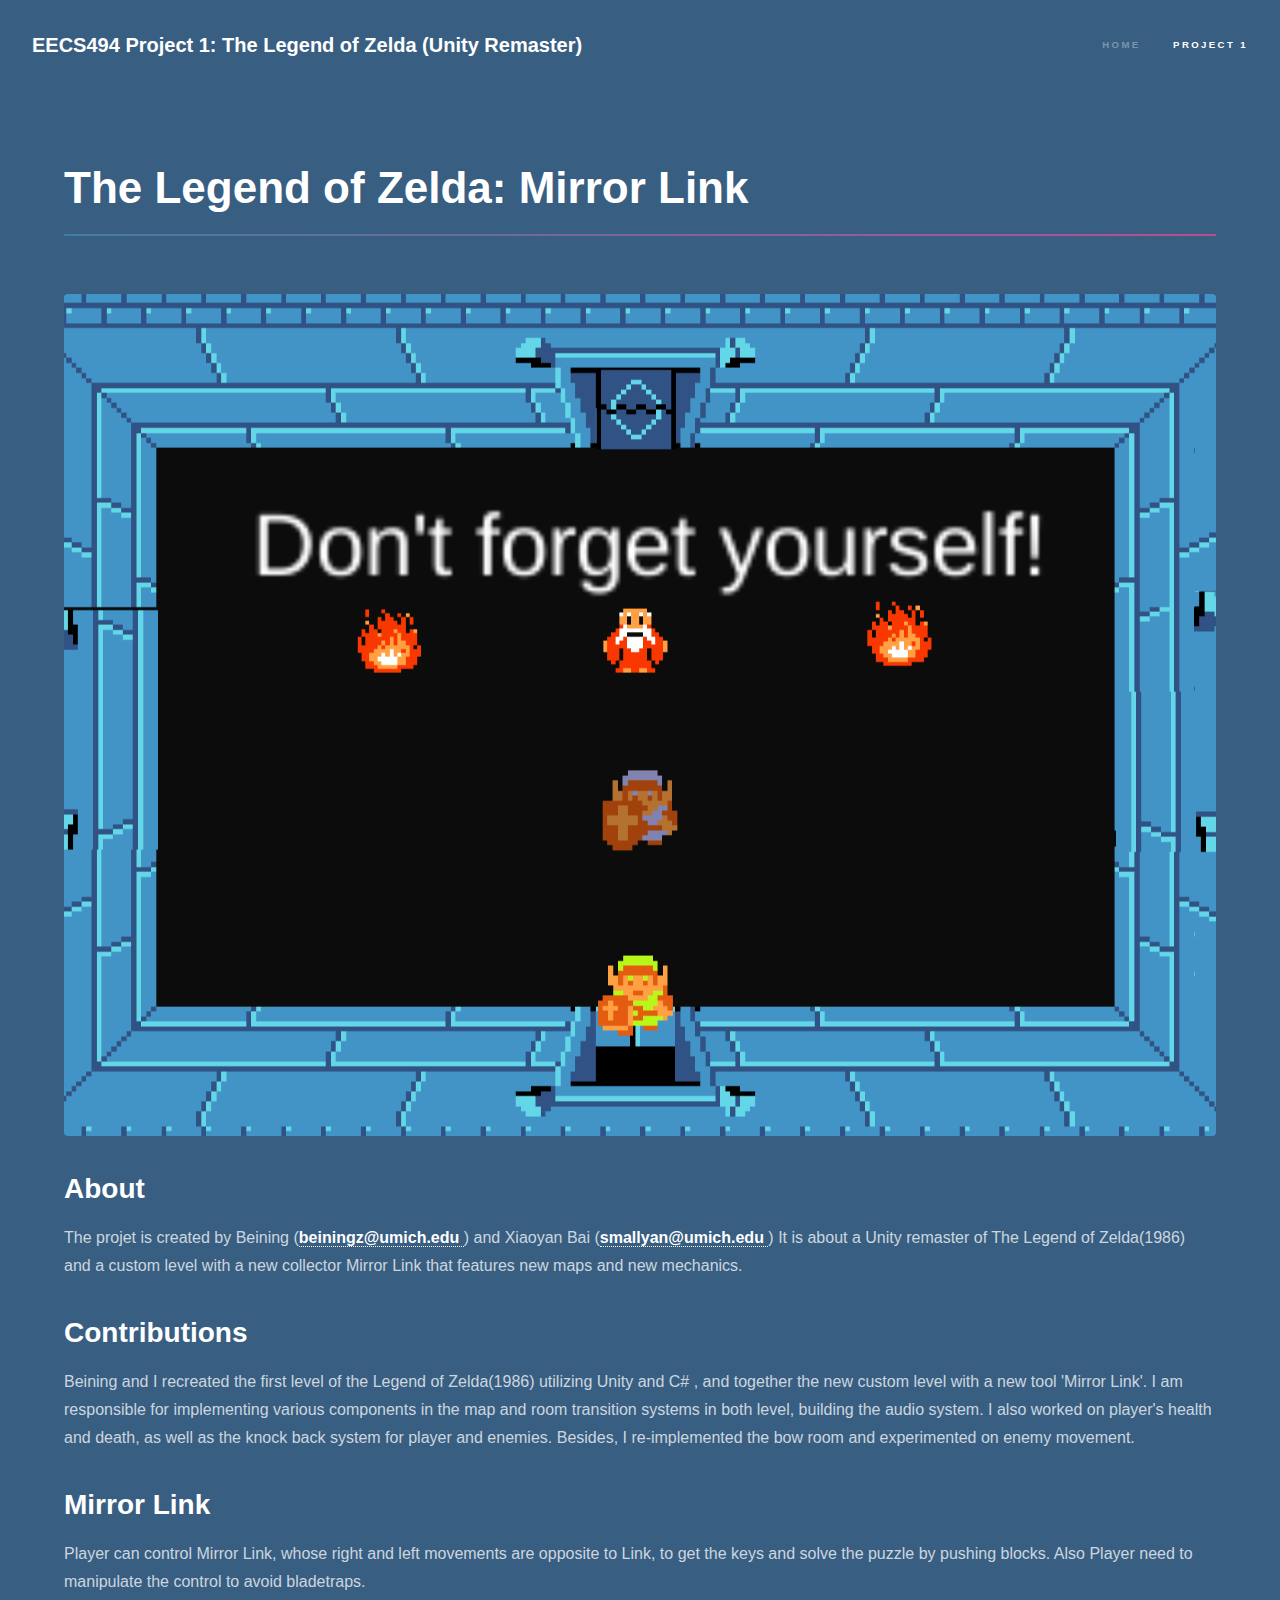
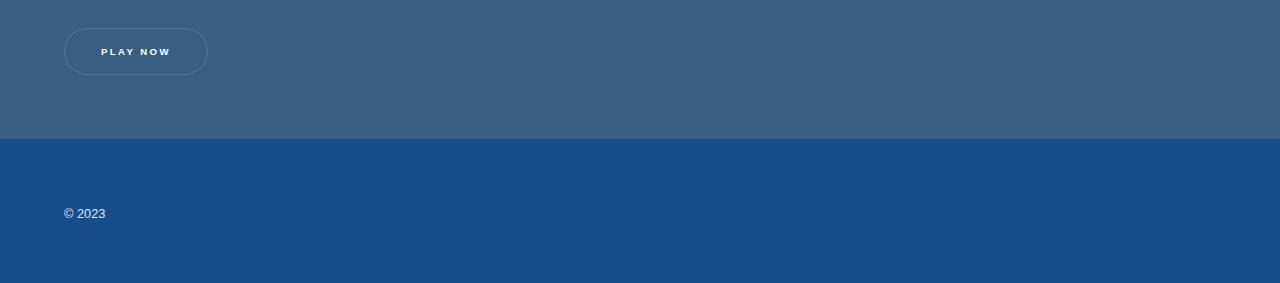
==== generic.html @ 5ac98251 "web" ====
<!DOCTYPE HTML>
<!--
	Hyperspace by HTML5 UP
	html5up.net | @ajlkn
	Free for personal and commercial use under the CCA 3.0 license (html5up.net/license)
-->
<html>
	<head>
		<title>Generic - Hyperspace by HTML5 UP</title>
		<meta charset="utf-8" />
		<meta name="viewport" content="width=device-width, initial-scale=1, user-scalable=no" />
		<link rel="stylesheet" href="assets/css/main.css" />
		<noscript><link rel="stylesheet" href="assets/css/noscript.css" /></noscript>
	</head>
	<body class="is-preload">

		<!-- Header -->
			<header id="header">
				<a href="index.html" class="title">EECS494 Project 1: The Legend of Zelda (Unity Remaster)</a>
				<nav>
					<ul>
						<li><a href="index.html">Home</a></li>
						<li><a href="generic.html" class="active">Project 1</a></li>
						<!--<li><a href="elements.html">Elements</a></li>-->
					</ul>
				</nav>
			</header>

		<!-- Wrapper -->
			<div id="wrapper">

				<!-- Main -->
					<section id="main" class="wrapper">
						<div class="inner">
							<h1 class="major">The Legend of Zelda: Mirror Link</h1>
							<span class="image fit"><img src="./images/Mirror.png" alt="" /></span>
							<h2> About </h2>
							<p>The projet is created by Beining
								(<a href="mailto:beiningz@umich.edu">beiningz@umich.edu </a>)
								 and Xiaoyan Bai (<a href="mailto:smallyan@umich.edu">smallyan@umich.edu </a>) 
								It is about a Unity remaster of The Legend of Zelda(1986) and a custom level
								with a new collector Mirror Link that features new maps and new mechanics.
							</p>
							<h2> Contributions </h2>
							<p>Beining
								 and I  recreated the first level of the Legend of Zelda(1986) utilizing Unity and C# 
								, and together the new custom level with a new tool 'Mirror Link'. 
								I am responsible for implementing various components in the map and room transition systems in both level, 
								building the audio system. I also worked on player's health and death, as well as the knock back system 
								for player and enemies. Besides, I re-implemented the bow room and experimented on enemy movement.
							</p>
							<h2> Mirror Link </h2>
							<p>Player can control Mirror Link, whose right and left movements are opposite to Link, to get the keys
							and solve the puzzle by pushing blocks. Also Player need to manipulate the control to avoid bladetraps.</p>
							<ul class="actions">
								<li><a href="https://elena-baixy.github.io/eecs494-p1-remaster/" class="button">Play Now</a></li>
							</ul>
						</div>
					</section>

			</div>

		<!-- Footer -->
			<footer id="footer" class="wrapper alt">
				<div class="inner">
					<ul class="menu">
						<li>&copy; 2023</li>
					</ul>
				</div>
			</footer>

		<!-- Scripts -->
			<script src="assets/js/jquery.min.js"></script>
			<script src="assets/js/jquery.scrollex.min.js"></script>
			<script src="assets/js/jquery.scrolly.min.js"></script>
			<script src="assets/js/browser.min.js"></script>
			<script src="assets/js/breakpoints.min.js"></script>
			<script src="assets/js/util.js"></script>
			<script src="assets/js/main.js"></script>

	</body>
</html>
---- assets/css/main.css ----
@import url(fontawesome-all.min.css);

/*
	Hyperspace by HTML5 UP
	html5up.net | @ajlkn
	Free for personal and commercial use under the CCA 3.0 license (html5up.net/license)
*/

html, body, div, span, applet, object,
iframe, h1, h2, h3, h4, h5, h6, p, blockquote,
pre, a, abbr, acronym, address, big, cite,
code, del, dfn, em, img, ins, kbd, q, s, samp,
small, strike, strong, sub, sup, tt, var, b,
u, i, center, dl, dt, dd, ol, ul, li, fieldset,
form, label, legend, table, caption, tbody,
tfoot, thead, tr, th, td, article, aside,
canvas, details, embed, figure, figcaption,
footer, header, hgroup, menu, nav, output, ruby,
section, summary, time, mark, audio, video {
	margin: 0;
	padding: 0;
	border: 0;
	font-size: 100%;
	font: inherit;
	vertical-align: baseline;}

article, aside, details, figcaption, figure,
footer, header, hgroup, menu, nav, section {
	display: block;}

body {
	line-height: 1;
}

ol, ul {
	list-style: none;
}

blockquote, q {
	quotes: none;
}

	blockquote:before, blockquote:after, q:before, q:after {
		content: '';
		content: none;
	}

table {
	border-collapse: collapse;
	border-spacing: 0;
}

body {
	-webkit-text-size-adjust: none;
}

mark {
	background-color: transparent;
	color: inherit;
}

input::-moz-focus-inner {
	border: 0;
	padding: 0;
}

input, select, textarea {
	-moz-appearance: none;
	-webkit-appearance: none;
	-ms-appearance: none;
	appearance: none;
}

/* Basic */

	@-ms-viewport {
		width: device-width;
	}

	body {
		-ms-overflow-style: scrollbar;
	}

	@media screen and (max-width: 480px) {

		html, body {
			min-width: 320px;
		}

	}

	html {
		box-sizing: border-box;
	}

	*, *:before, *:after {
		box-sizing: inherit;
	}

	body {
		background: #385e82;
	}

		body.is-preload *, body.is-preload *:before, body.is-preload *:after {
			-moz-animation: none !important;
			-webkit-animation: none !important;
			-ms-animation: none !important;
			animation: none !important;
			-moz-transition: none !important;
			-webkit-transition: none !important;
			-ms-transition: none !important;
			transition: none !important;
		}

/* Type */

	body, input, select, textarea {
		color: rgba(255, 255, 255, 0.75);
		font-family: Arial, Helvetica, sans-serif;
		font-size: 16.5pt;
		font-weight: normal;
		line-height: 1.75;
	}

		@media screen and (max-width: 1680px) {

			body, input, select, textarea {
				font-size: 13pt;
			}

		}

		@media screen and (max-width: 1280px) {

			body, input, select, textarea {
				font-size: 12pt;
			}

		}

		@media screen and (max-width: 360px) {

			body, input, select, textarea {
				font-size: 11pt;
			}

		}

	a {
		-moz-transition: color 0.2s ease, border-bottom-color 0.2s ease;
		-webkit-transition: color 0.2s ease, border-bottom-color 0.2s ease;
		-ms-transition: color 0.2s ease, border-bottom-color 0.2s ease;
		transition: color 0.2s ease, border-bottom-color 0.2s ease;
		border-bottom: dotted 1px rgb(251, 251, 252);
		color: #ffffff;
		font-weight: bold;
		text-decoration: none;
	}

		a:hover {
			border-bottom-color: transparent;
			color: #2b348b;
		}

	strong, b {
		color: #ffffff;
		font-weight: bold;
	}

	em, i {
		font-style: italic;
	}

	p {
		margin: 0 0 2em 0;
	}

	h1, h2, h3, h4, h5, h6 {
		color: #ffffff;
		font-weight: bold;
		line-height: 1.5;
		margin: 0 0 0.5em 0;
	}

		h1 a, h2 a, h3 a, h4 a, h5 a, h6 a {
			color: inherit;
			text-decoration: none;
		}

	h1 {
		font-size: 2.75em;
	}

		h1.major {
			margin: 0 0 1.3em 0;
			position: relative;
			padding-bottom: 0.35em;
		}

			h1.major:after {
				background-image: -moz-linear-gradient(to right, #427ca6, #b74e91);
				background-image: -webkit-linear-gradient(to right, #427ca6, #b74e91);
				background-image: -ms-linear-gradient(to right, #427ca6, #b74e91);
				background-image: linear-gradient(to right, #427ca6, #b74e91);
				-moz-transition: max-width 0.2s ease;
				-webkit-transition: max-width 0.2s ease;
				-ms-transition: max-width 0.2s ease;
				transition: max-width 0.2s ease;
				border-radius: 0.2em;
				bottom: 0;
				content: '';
				height: 0.05em;
				position: absolute;
				right: 0;
				width: 100%;
			}

	h2 {
		font-size: 1.75em;
	}

	h3 {
		font-size: 1.1em;
	}

	h4 {
		font-size: 1em;
	}

	h5 {
		font-size: 0.8em;
	}

	h6 {
		font-size: 0.6em;
	}

	@media screen and (max-width: 736px) {

		h1 {
			font-size: 2em;
		}

		h2 {
			font-size: 1.25em;
		}

		h3 {
			font-size: 1em;
		}

		h4 {
			font-size: 0.8em;
		}

		h5 {
			font-size: 0.6em;
		}

		h6 {
			font-size: 0.6em;
		}

	}

	sub {
		font-size: 0.8em;
		position: relative;
		top: 0.5em;
	}

	sup {
		font-size: 0.8em;
		position: relative;
		top: -0.5em;
	}

	blockquote {
		border-left: solid 4px rgba(255, 255, 255, 0.15);
		font-style: italic;
		margin: 0 0 2em 0;
		padding: 0.5em 0 0.5em 2em;
	}

	code {
		background: rgba(255, 255, 255, 0.05);
		border-radius: 0.25em;
		border: solid 1px rgba(255, 255, 255, 0.15);
		font-family: "Courier New", monospace;
		font-size: 0.9em;
		margin: 0 0.25em;
		padding: 0.25em 0.65em;
	}

	pre {
		-webkit-overflow-scrolling: touch;
		font-family: "Courier New", monospace;
		font-size: 0.9em;
		margin: 0 0 2em 0;
	}

		pre code {
			display: block;
			line-height: 1.75em;
			padding: 1em 1.5em;
			overflow-x: auto;
		}

	hr {
		border: 0;
		border-bottom: solid 1px rgba(255, 255, 255, 0.15);
		margin: 2em 0;
	}

		hr.major {
			margin: 3em 0;
		}

	.align-left {
		text-align: left;
	}

	.align-center {
		text-align: center;
	}

	.align-right {
		text-align: right;
	}

/* Row */

	.row {
		display: flex;
		flex-wrap: wrap;
		box-sizing: border-box;
		align-items: stretch;
	}

		.row > * {
			box-sizing: border-box;
		}

		.row.gtr-uniform > * > :last-child {
			margin-bottom: 0;
		}

		.row.aln-left {
			justify-content: flex-start;
		}

		.row.aln-center {
			justify-content: center;
		}

		.row.aln-right {
			justify-content: flex-end;
		}

		.row.aln-top {
			align-items: flex-start;
		}

		.row.aln-middle {
			align-items: center;
		}

		.row.aln-bottom {
			align-items: flex-end;
		}

		.row > .imp {
			order: -1;
		}

		.row > .col-1 {
			width: 8.33333%;
		}

		.row > .off-1 {
			margin-left: 8.33333%;
		}

		.row > .col-2 {
			width: 16.66667%;
		}

		.row > .off-2 {
			margin-left: 16.66667%;
		}

		.row > .col-3 {
			width: 25%;
		}

		.row > .off-3 {
			margin-left: 25%;
		}

		.row > .col-4 {
			width: 33.33333%;
		}

		.row > .off-4 {
			margin-left: 33.33333%;
		}

		.row > .col-5 {
			width: 41.66667%;
		}

		.row > .off-5 {
			margin-left: 41.66667%;
		}

		.row > .col-6 {
			width: 50%;
		}

		.row > .off-6 {
			margin-left: 50%;
		}

		.row > .col-7 {
			width: 58.33333%;
		}

		.row > .off-7 {
			margin-left: 58.33333%;
		}

		.row > .col-8 {
			width: 66.66667%;
		}

		.row > .off-8 {
			margin-left: 66.66667%;
		}

		.row > .col-9 {
			width: 75%;
		}

		.row > .off-9 {
			margin-left: 75%;
		}

		.row > .col-10 {
			width: 83.33333%;
		}

		.row > .off-10 {
			margin-left: 83.33333%;
		}

		.row > .col-11 {
			width: 91.66667%;
		}

		.row > .off-11 {
			margin-left: 91.66667%;
		}

		.row > .col-12 {
			width: 100%;
		}

		.row > .off-12 {
			margin-left: 100%;
		}

		.row.gtr-0 {
			margin-top: 0;
			margin-left: 0em;
		}

			.row.gtr-0 > * {
				padding: 0 0 0 0em;
			}

			.row.gtr-0.gtr-uniform {
				margin-top: 0em;
			}

				.row.gtr-0.gtr-uniform > * {
					padding-top: 0em;
				}

		.row.gtr-25 {
			margin-top: 0;
			margin-left: -0.375em;
		}

			.row.gtr-25 > * {
				padding: 0 0 0 0.375em;
			}

			.row.gtr-25.gtr-uniform {
				margin-top: -0.375em;
			}

				.row.gtr-25.gtr-uniform > * {
					padding-top: 0.375em;
				}

		.row.gtr-50 {
			margin-top: 0;
			margin-left: -0.75em;
		}

			.row.gtr-50 > * {
				padding: 0 0 0 0.75em;
			}

			.row.gtr-50.gtr-uniform {
				margin-top: -0.75em;
			}

				.row.gtr-50.gtr-uniform > * {
					padding-top: 0.75em;
				}

		.row {
			margin-top: 0;
			margin-left: -1.5em;
		}

			.row > * {
				padding: 0 0 0 1.5em;
			}

			.row.gtr-uniform {
				margin-top: -1.5em;
			}

				.row.gtr-uniform > * {
					padding-top: 1.5em;
				}

		.row.gtr-150 {
			margin-top: 0;
			margin-left: -2.25em;
		}

			.row.gtr-150 > * {
				padding: 0 0 0 2.25em;
			}

			.row.gtr-150.gtr-uniform {
				margin-top: -2.25em;
			}

				.row.gtr-150.gtr-uniform > * {
					padding-top: 2.25em;
				}

		.row.gtr-200 {
			margin-top: 0;
			margin-left: -3em;
		}

			.row.gtr-200 > * {
				padding: 0 0 0 3em;
			}

			.row.gtr-200.gtr-uniform {
				margin-top: -3em;
			}

				.row.gtr-200.gtr-uniform > * {
					padding-top: 3em;
				}

		@media screen and (max-width: 1680px) {

			.row {
				display: flex;
				flex-wrap: wrap;
				box-sizing: border-box;
				align-items: stretch;
			}

				.row > * {
					box-sizing: border-box;
				}

				.row.gtr-uniform > * > :last-child {
					margin-bottom: 0;
				}

				.row.aln-left {
					justify-content: flex-start;
				}

				.row.aln-center {
					justify-content: center;
				}

				.row.aln-right {
					justify-content: flex-end;
				}

				.row.aln-top {
					align-items: flex-start;
				}

				.row.aln-middle {
					align-items: center;
				}

				.row.aln-bottom {
					align-items: flex-end;
				}

				.row > .imp-xlarge {
					order: -1;
				}

				.row > .col-1-xlarge {
					width: 8.33333%;
				}

				.row > .off-1-xlarge {
					margin-left: 8.33333%;
				}

				.row > .col-2-xlarge {
					width: 16.66667%;
				}

				.row > .off-2-xlarge {
					margin-left: 16.66667%;
				}

				.row > .col-3-xlarge {
					width: 25%;
				}

				.row > .off-3-xlarge {
					margin-left: 25%;
				}

				.row > .col-4-xlarge {
					width: 33.33333%;
				}

				.row > .off-4-xlarge {
					margin-left: 33.33333%;
				}

				.row > .col-5-xlarge {
					width: 41.66667%;
				}

				.row > .off-5-xlarge {
					margin-left: 41.66667%;
				}

				.row > .col-6-xlarge {
					width: 50%;
				}

				.row > .off-6-xlarge {
					margin-left: 50%;
				}

				.row > .col-7-xlarge {
					width: 58.33333%;
				}

				.row > .off-7-xlarge {
					margin-left: 58.33333%;
				}

				.row > .col-8-xlarge {
					width: 66.66667%;
				}

				.row > .off-8-xlarge {
					margin-left: 66.66667%;
				}

				.row > .col-9-xlarge {
					width: 75%;
				}

				.row > .off-9-xlarge {
					margin-left: 75%;
				}

				.row > .col-10-xlarge {
					width: 83.33333%;
				}

				.row > .off-10-xlarge {
					margin-left: 83.33333%;
				}

				.row > .col-11-xlarge {
					width: 91.66667%;
				}

				.row > .off-11-xlarge {
					margin-left: 91.66667%;
				}

				.row > .col-12-xlarge {
					width: 100%;
				}

				.row > .off-12-xlarge {
					margin-left: 100%;
				}

				.row.gtr-0 {
					margin-top: 0;
					margin-left: 0em;
				}

					.row.gtr-0 > * {
						padding: 0 0 0 0em;
					}

					.row.gtr-0.gtr-uniform {
						margin-top: 0em;
					}

						.row.gtr-0.gtr-uniform > * {
							padding-top: 0em;
						}

				.row.gtr-25 {
					margin-top: 0;
					margin-left: -0.375em;
				}

					.row.gtr-25 > * {
						padding: 0 0 0 0.375em;
					}

					.row.gtr-25.gtr-uniform {
						margin-top: -0.375em;
					}

						.row.gtr-25.gtr-uniform > * {
							padding-top: 0.375em;
						}

				.row.gtr-50 {
					margin-top: 0;
					margin-left: -0.75em;
				}

					.row.gtr-50 > * {
						padding: 0 0 0 0.75em;
					}

					.row.gtr-50.gtr-uniform {
						margin-top: -0.75em;
					}

						.row.gtr-50.gtr-uniform > * {
							padding-top: 0.75em;
						}

				.row {
					margin-top: 0;
					margin-left: -1.5em;
				}

					.row > * {
						padding: 0 0 0 1.5em;
					}

					.row.gtr-uniform {
						margin-top: -1.5em;
					}

						.row.gtr-uniform > * {
							padding-top: 1.5em;
						}

				.row.gtr-150 {
					margin-top: 0;
					margin-left: -2.25em;
				}

					.row.gtr-150 > * {
						padding: 0 0 0 2.25em;
					}

					.row.gtr-150.gtr-uniform {
						margin-top: -2.25em;
					}

						.row.gtr-150.gtr-uniform > * {
							padding-top: 2.25em;
						}

				.row.gtr-200 {
					margin-top: 0;
					margin-left: -3em;
				}

					.row.gtr-200 > * {
						padding: 0 0 0 3em;
					}

					.row.gtr-200.gtr-uniform {
						margin-top: -3em;
					}

						.row.gtr-200.gtr-uniform > * {
							padding-top: 3em;
						}

		}

		@media screen and (max-width: 1280px) {

			.row {
				display: flex;
				flex-wrap: wrap;
				box-sizing: border-box;
				align-items: stretch;
			}

				.row > * {
					box-sizing: border-box;
				}

				.row.gtr-uniform > * > :last-child {
					margin-bottom: 0;
				}

				.row.aln-left {
					justify-content: flex-start;
				}

				.row.aln-center {
					justify-content: center;
				}

				.row.aln-right {
					justify-content: flex-end;
				}

				.row.aln-top {
					align-items: flex-start;
				}

				.row.aln-middle {
					align-items: center;
				}

				.row.aln-bottom {
					align-items: flex-end;
				}

				.row > .imp-large {
					order: -1;
				}

				.row > .col-1-large {
					width: 8.33333%;
				}

				.row > .off-1-large {
					margin-left: 8.33333%;
				}

				.row > .col-2-large {
					width: 16.66667%;
				}

				.row > .off-2-large {
					margin-left: 16.66667%;
				}

				.row > .col-3-large {
					width: 25%;
				}

				.row > .off-3-large {
					margin-left: 25%;
				}

				.row > .col-4-large {
					width: 33.33333%;
				}

				.row > .off-4-large {
					margin-left: 33.33333%;
				}

				.row > .col-5-large {
					width: 41.66667%;
				}

				.row > .off-5-large {
					margin-left: 41.66667%;
				}

				.row > .col-6-large {
					width: 50%;
				}

				.row > .off-6-large {
					margin-left: 50%;
				}

				.row > .col-7-large {
					width: 58.33333%;
				}

				.row > .off-7-large {
					margin-left: 58.33333%;
				}

				.row > .col-8-large {
					width: 66.66667%;
				}

				.row > .off-8-large {
					margin-left: 66.66667%;
				}

				.row > .col-9-large {
					width: 75%;
				}

				.row > .off-9-large {
					margin-left: 75%;
				}

				.row > .col-10-large {
					width: 83.33333%;
				}

				.row > .off-10-large {
					margin-left: 83.33333%;
				}

				.row > .col-11-large {
					width: 91.66667%;
				}

				.row > .off-11-large {
					margin-left: 91.66667%;
				}

				.row > .col-12-large {
					width: 100%;
				}

				.row > .off-12-large {
					margin-left: 100%;
				}

				.row.gtr-0 {
					margin-top: 0;
					margin-left: 0em;
				}

					.row.gtr-0 > * {
						padding: 0 0 0 0em;
					}

					.row.gtr-0.gtr-uniform {
						margin-top: 0em;
					}

						.row.gtr-0.gtr-uniform > * {
							padding-top: 0em;
						}

				.row.gtr-25 {
					margin-top: 0;
					margin-left: -0.375em;
				}

					.row.gtr-25 > * {
						padding: 0 0 0 0.375em;
					}

					.row.gtr-25.gtr-uniform {
						margin-top: -0.375em;
					}

						.row.gtr-25.gtr-uniform > * {
							padding-top: 0.375em;
						}

				.row.gtr-50 {
					margin-top: 0;
					margin-left: -0.75em;
				}

					.row.gtr-50 > * {
						padding: 0 0 0 0.75em;
					}

					.row.gtr-50.gtr-uniform {
						margin-top: -0.75em;
					}

						.row.gtr-50.gtr-uniform > * {
							padding-top: 0.75em;
						}

				.row {
					margin-top: 0;
					margin-left: -1.5em;
				}

					.row > * {
						padding: 0 0 0 1.5em;
					}

					.row.gtr-uniform {
						margin-top: -1.5em;
					}

						.row.gtr-uniform > * {
							padding-top: 1.5em;
						}

				.row.gtr-150 {
					margin-top: 0;
					margin-left: -2.25em;
				}

					.row.gtr-150 > * {
						padding: 0 0 0 2.25em;
					}

					.row.gtr-150.gtr-uniform {
						margin-top: -2.25em;
					}

						.row.gtr-150.gtr-uniform > * {
							padding-top: 2.25em;
						}

				.row.gtr-200 {
					margin-top: 0;
					margin-left: -3em;
				}

					.row.gtr-200 > * {
						padding: 0 0 0 3em;
					}

					.row.gtr-200.gtr-uniform {
						margin-top: -3em;
					}

						.row.gtr-200.gtr-uniform > * {
							padding-top: 3em;
						}

		}

		@media screen and (max-width: 980px) {

			.row {
				display: flex;
				flex-wrap: wrap;
				box-sizing: border-box;
				align-items: stretch;
			}

				.row > * {
					box-sizing: border-box;
				}

				.row.gtr-uniform > * > :last-child {
					margin-bottom: 0;
				}

				.row.aln-left {
					justify-content: flex-start;
				}

				.row.aln-center {
					justify-content: center;
				}

				.row.aln-right {
					justify-content: flex-end;
				}

				.row.aln-top {
					align-items: flex-start;
				}

				.row.aln-middle {
					align-items: center;
				}

				.row.aln-bottom {
					align-items: flex-end;
				}

				.row > .imp-medium {
					order: -1;
				}

				.row > .col-1-medium {
					width: 8.33333%;
				}

				.row > .off-1-medium {
					margin-left: 8.33333%;
				}

				.row > .col-2-medium {
					width: 16.66667%;
				}

				.row > .off-2-medium {
					margin-left: 16.66667%;
				}

				.row > .col-3-medium {
					width: 25%;
				}

				.row > .off-3-medium {
					margin-left: 25%;
				}

				.row > .col-4-medium {
					width: 33.33333%;
				}

				.row > .off-4-medium {
					margin-left: 33.33333%;
				}

				.row > .col-5-medium {
					width: 41.66667%;
				}

				.row > .off-5-medium {
					margin-left: 41.66667%;
				}

				.row > .col-6-medium {
					width: 50%;
				}

				.row > .off-6-medium {
					margin-left: 50%;
				}

				.row > .col-7-medium {
					width: 58.33333%;
				}

				.row > .off-7-medium {
					margin-left: 58.33333%;
				}

				.row > .col-8-medium {
					width: 66.66667%;
				}

				.row > .off-8-medium {
					margin-left: 66.66667%;
				}

				.row > .col-9-medium {
					width: 75%;
				}

				.row > .off-9-medium {
					margin-left: 75%;
				}

				.row > .col-10-medium {
					width: 83.33333%;
				}

				.row > .off-10-medium {
					margin-left: 83.33333%;
				}

				.row > .col-11-medium {
					width: 91.66667%;
				}

				.row > .off-11-medium {
					margin-left: 91.66667%;
				}

				.row > .col-12-medium {
					width: 100%;
				}

				.row > .off-12-medium {
					margin-left: 100%;
				}

				.row.gtr-0 {
					margin-top: 0;
					margin-left: 0em;
				}

					.row.gtr-0 > * {
						padding: 0 0 0 0em;
					}

					.row.gtr-0.gtr-uniform {
						margin-top: 0em;
					}

						.row.gtr-0.gtr-uniform > * {
							padding-top: 0em;
						}

				.row.gtr-25 {
					margin-top: 0;
					margin-left: -0.375em;
				}

					.row.gtr-25 > * {
						padding: 0 0 0 0.375em;
					}

					.row.gtr-25.gtr-uniform {
						margin-top: -0.375em;
					}

						.row.gtr-25.gtr-uniform > * {
							padding-top: 0.375em;
						}

				.row.gtr-50 {
					margin-top: 0;
					margin-left: -0.75em;
				}

					.row.gtr-50 > * {
						padding: 0 0 0 0.75em;
					}

					.row.gtr-50.gtr-uniform {
						margin-top: -0.75em;
					}

						.row.gtr-50.gtr-uniform > * {
							padding-top: 0.75em;
						}

				.row {
					margin-top: 0;
					margin-left: -1.5em;
				}

					.row > * {
						padding: 0 0 0 1.5em;
					}

					.row.gtr-uniform {
						margin-top: -1.5em;
					}

						.row.gtr-uniform > * {
							padding-top: 1.5em;
						}

				.row.gtr-150 {
					margin-top: 0;
					margin-left: -2.25em;
				}

					.row.gtr-150 > * {
						padding: 0 0 0 2.25em;
					}

					.row.gtr-150.gtr-uniform {
						margin-top: -2.25em;
					}

						.row.gtr-150.gtr-uniform > * {
							padding-top: 2.25em;
						}

				.row.gtr-200 {
					margin-top: 0;
					margin-left: -3em;
				}

					.row.gtr-200 > * {
						padding: 0 0 0 3em;
					}

					.row.gtr-200.gtr-uniform {
						margin-top: -3em;
					}

						.row.gtr-200.gtr-uniform > * {
							padding-top: 3em;
						}

		}

		@media screen and (max-width: 736px) {

			.row {
				display: flex;
				flex-wrap: wrap;
				box-sizing: border-box;
				align-items: stretch;
			}

				.row > * {
					box-sizing: border-box;
				}

				.row.gtr-uniform > * > :last-child {
					margin-bottom: 0;
				}

				.row.aln-left {
					justify-content: flex-start;
				}

				.row.aln-center {
					justify-content: center;
				}

				.row.aln-right {
					justify-content: flex-end;
				}

				.row.aln-top {
					align-items: flex-start;
				}

				.row.aln-middle {
					align-items: center;
				}

				.row.aln-bottom {
					align-items: flex-end;
				}

				.row > .imp-small {
					order: -1;
				}

				.row > .col-1-small {
					width: 8.33333%;
				}

				.row > .off-1-small {
					margin-left: 8.33333%;
				}

				.row > .col-2-small {
					width: 16.66667%;
				}

				.row > .off-2-small {
					margin-left: 16.66667%;
				}

				.row > .col-3-small {
					width: 25%;
				}

				.row > .off-3-small {
					margin-left: 25%;
				}

				.row > .col-4-small {
					width: 33.33333%;
				}

				.row > .off-4-small {
					margin-left: 33.33333%;
				}

				.row > .col-5-small {
					width: 41.66667%;
				}

				.row > .off-5-small {
					margin-left: 41.66667%;
				}

				.row > .col-6-small {
					width: 50%;
				}

				.row > .off-6-small {
					margin-left: 50%;
				}

				.row > .col-7-small {
					width: 58.33333%;
				}

				.row > .off-7-small {
					margin-left: 58.33333%;
				}

				.row > .col-8-small {
					width: 66.66667%;
				}

				.row > .off-8-small {
					margin-left: 66.66667%;
				}

				.row > .col-9-small {
					width: 75%;
				}

				.row > .off-9-small {
					margin-left: 75%;
				}

				.row > .col-10-small {
					width: 83.33333%;
				}

				.row > .off-10-small {
					margin-left: 83.33333%;
				}

				.row > .col-11-small {
					width: 91.66667%;
				}

				.row > .off-11-small {
					margin-left: 91.66667%;
				}

				.row > .col-12-small {
					width: 100%;
				}

				.row > .off-12-small {
					margin-left: 100%;
				}

				.row.gtr-0 {
					margin-top: 0;
					margin-left: 0em;
				}

					.row.gtr-0 > * {
						padding: 0 0 0 0em;
					}

					.row.gtr-0.gtr-uniform {
						margin-top: 0em;
					}

						.row.gtr-0.gtr-uniform > * {
							padding-top: 0em;
						}

				.row.gtr-25 {
					margin-top: 0;
					margin-left: -0.375em;
				}

					.row.gtr-25 > * {
						padding: 0 0 0 0.375em;
					}

					.row.gtr-25.gtr-uniform {
						margin-top: -0.375em;
					}

						.row.gtr-25.gtr-uniform > * {
							padding-top: 0.375em;
						}

				.row.gtr-50 {
					margin-top: 0;
					margin-left: -0.75em;
				}

					.row.gtr-50 > * {
						padding: 0 0 0 0.75em;
					}

					.row.gtr-50.gtr-uniform {
						margin-top: -0.75em;
					}

						.row.gtr-50.gtr-uniform > * {
							padding-top: 0.75em;
						}

				.row {
					margin-top: 0;
					margin-left: -1.5em;
				}

					.row > * {
						padding: 0 0 0 1.5em;
					}

					.row.gtr-uniform {
						margin-top: -1.5em;
					}

						.row.gtr-uniform > * {
							padding-top: 1.5em;
						}

				.row.gtr-150 {
					margin-top: 0;
					margin-left: -2.25em;
				}

					.row.gtr-150 > * {
						padding: 0 0 0 2.25em;
					}

					.row.gtr-150.gtr-uniform {
						margin-top: -2.25em;
					}

						.row.gtr-150.gtr-uniform > * {
							padding-top: 2.25em;
						}

				.row.gtr-200 {
					margin-top: 0;
					margin-left: -3em;
				}

					.row.gtr-200 > * {
						padding: 0 0 0 3em;
					}

					.row.gtr-200.gtr-uniform {
						margin-top: -3em;
					}

						.row.gtr-200.gtr-uniform > * {
							padding-top: 3em;
						}

		}

		@media screen and (max-width: 480px) {

			.row {
				display: flex;
				flex-wrap: wrap;
				box-sizing: border-box;
				align-items: stretch;
			}

				.row > * {
					box-sizing: border-box;
				}

				.row.gtr-uniform > * > :last-child {
					margin-bottom: 0;
				}

				.row.aln-left {
					justify-content: flex-start;
				}

				.row.aln-center {
					justify-content: center;
				}

				.row.aln-right {
					justify-content: flex-end;
				}

				.row.aln-top {
					align-items: flex-start;
				}

				.row.aln-middle {
					align-items: center;
				}

				.row.aln-bottom {
					align-items: flex-end;
				}

				.row > .imp-xsmall {
					order: -1;
				}

				.row > .col-1-xsmall {
					width: 8.33333%;
				}

				.row > .off-1-xsmall {
					margin-left: 8.33333%;
				}

				.row > .col-2-xsmall {
					width: 16.66667%;
				}

				.row > .off-2-xsmall {
					margin-left: 16.66667%;
				}

				.row > .col-3-xsmall {
					width: 25%;
				}

				.row > .off-3-xsmall {
					margin-left: 25%;
				}

				.row > .col-4-xsmall {
					width: 33.33333%;
				}

				.row > .off-4-xsmall {
					margin-left: 33.33333%;
				}

				.row > .col-5-xsmall {
					width: 41.66667%;
				}

				.row > .off-5-xsmall {
					margin-left: 41.66667%;
				}

				.row > .col-6-xsmall {
					width: 50%;
				}

				.row > .off-6-xsmall {
					margin-left: 50%;
				}

				.row > .col-7-xsmall {
					width: 58.33333%;
				}

				.row > .off-7-xsmall {
					margin-left: 58.33333%;
				}

				.row > .col-8-xsmall {
					width: 66.66667%;
				}

				.row > .off-8-xsmall {
					margin-left: 66.66667%;
				}

				.row > .col-9-xsmall {
					width: 75%;
				}

				.row > .off-9-xsmall {
					margin-left: 75%;
				}

				.row > .col-10-xsmall {
					width: 83.33333%;
				}

				.row > .off-10-xsmall {
					margin-left: 83.33333%;
				}

				.row > .col-11-xsmall {
					width: 91.66667%;
				}

				.row > .off-11-xsmall {
					margin-left: 91.66667%;
				}

				.row > .col-12-xsmall {
					width: 100%;
				}

				.row > .off-12-xsmall {
					margin-left: 100%;
				}

				.row.gtr-0 {
					margin-top: 0;
					margin-left: 0em;
				}

					.row.gtr-0 > * {
						padding: 0 0 0 0em;
					}

					.row.gtr-0.gtr-uniform {
						margin-top: 0em;
					}

						.row.gtr-0.gtr-uniform > * {
							padding-top: 0em;
						}

				.row.gtr-25 {
					margin-top: 0;
					margin-left: -0.375em;
				}

					.row.gtr-25 > * {
						padding: 0 0 0 0.375em;
					}

					.row.gtr-25.gtr-uniform {
						margin-top: -0.375em;
					}

						.row.gtr-25.gtr-uniform > * {
							padding-top: 0.375em;
						}

				.row.gtr-50 {
					margin-top: 0;
					margin-left: -0.75em;
				}

					.row.gtr-50 > * {
						padding: 0 0 0 0.75em;
					}

					.row.gtr-50.gtr-uniform {
						margin-top: -0.75em;
					}

						.row.gtr-50.gtr-uniform > * {
							padding-top: 0.75em;
						}

				.row {
					margin-top: 0;
					margin-left: -1.5em;
				}

					.row > * {
						padding: 0 0 0 1.5em;
					}

					.row.gtr-uniform {
						margin-top: -1.5em;
					}

						.row.gtr-uniform > * {
							padding-top: 1.5em;
						}

				.row.gtr-150 {
					margin-top: 0;
					margin-left: -2.25em;
				}

					.row.gtr-150 > * {
						padding: 0 0 0 2.25em;
					}

					.row.gtr-150.gtr-uniform {
						margin-top: -2.25em;
					}

						.row.gtr-150.gtr-uniform > * {
							padding-top: 2.25em;
						}

				.row.gtr-200 {
					margin-top: 0;
					margin-left: -3em;
				}

					.row.gtr-200 > * {
						padding: 0 0 0 3em;
					}

					.row.gtr-200.gtr-uniform {
						margin-top: -3em;
					}

						.row.gtr-200.gtr-uniform > * {
							padding-top: 3em;
						}

		}

/* Box */

	.box {
		border-radius: 0.25em;
		border: solid 1px rgba(255, 255, 255, 0.15);
		margin-bottom: 2em;
		padding: 1.5em;
	}

		.box > :last-child,
		.box > :last-child > :last-child,
		.box > :last-child > :last-child > :last-child {
			margin-bottom: 0;
		}

		.box.alt {
			border: 0;
			border-radius: 0;
			padding: 0;
		}

/* Button */

	input[type="submit"],
	input[type="reset"],
	input[type="button"],
	button,
	.button {
		-moz-appearance: none;
		-webkit-appearance: none;
		-ms-appearance: none;
		appearance: none;
		-moz-transition: border-color 0.2s ease;
		-webkit-transition: border-color 0.2s ease;
		-ms-transition: border-color 0.2s ease;
		transition: border-color 0.2s ease;
		background-color: transparent;
		border: solid 1px !important;
		border-color: rgba(255, 255, 255, 0.15) !important;
		border-radius: 3em;
		color: #ffffff !important;
		cursor: pointer;
		display: inline-block;
		font-size: 0.6em;
		font-weight: bold;
		height: calc(4.75em + 2px);
		letter-spacing: 0.25em;
		line-height: 4.75em;
		outline: 0;
		padding: 0 3.75em;
		position: relative;
		text-align: center;
		text-decoration: none;
		text-transform: uppercase;
		white-space: nowrap;
	}

		input[type="submit"]:after,
		input[type="reset"]:after,
		input[type="button"]:after,
		button:after,
		.button:after {
			-moz-transform: scale(0.25);
			-webkit-transform: scale(0.25);
			-ms-transform: scale(0.25);
			transform: scale(0.25);
			pointer-events: none;
			-moz-transition: opacity 0.2s ease, -moz-transform 0.2s ease;
			-webkit-transition: opacity 0.2s ease, -webkit-transform 0.2s ease;
			-ms-transition: opacity 0.2s ease, -ms-transform 0.2s ease;
			transition: opacity 0.2s ease, transform 0.2s ease;
			background: #ffffff;
			border-radius: 3em;
			content: '';
			height: 100%;
			left: 0;
			opacity: 0;
			position: absolute;
			top: 0;
			width: 100%;
		}

		input[type="submit"].icon:before,
		input[type="reset"].icon:before,
		input[type="button"].icon:before,
		button.icon:before,
		.button.icon:before {
			margin-right: 0.75em;
		}

		input[type="submit"].fit,
		input[type="reset"].fit,
		input[type="button"].fit,
		button.fit,
		.button.fit {
			width: 100%;
		}

		input[type="submit"].small,
		input[type="reset"].small,
		input[type="button"].small,
		button.small,
		.button.small {
			font-size: 0.4em;
		}

		input[type="submit"].large,
		input[type="reset"].large,
		input[type="button"].large,
		button.large,
		.button.large {
			font-size: 0.8em;
		}

		input[type="submit"].primary,
		input[type="reset"].primary,
		input[type="button"].primary,
		button.primary,
		.button.primary {
			background-color: #ffffff;
			color: #312450 !important;
		}

			input[type="submit"].primary:after,
			input[type="reset"].primary:after,
			input[type="button"].primary:after,
			button.primary:after,
			.button.primary:after {
				display: none;
			}

		input[type="submit"].disabled, input[type="submit"]:disabled,
		input[type="reset"].disabled,
		input[type="reset"]:disabled,
		input[type="button"].disabled,
		input[type="button"]:disabled,
		button.disabled,
		button:disabled,
		.button.disabled,
		.button:disabled {
			cursor: default;
			opacity: 0.5;
			pointer-events: none;
		}

		input[type="submit"]:hover,
		input[type="reset"]:hover,
		input[type="button"]:hover,
		button:hover,
		.button:hover {
			border-color: rgba(255, 255, 255, 0.) !important;
		}

			input[type="submit"]:hover:after,
			input[type="reset"]:hover:after,
			input[type="button"]:hover:after,
			button:hover:after,
			.button:hover:after {
				opacity: 0.05;
				-moz-transform: scale(1);
				-webkit-transform: scale(1);
				-ms-transform: scale(1);
				transform: scale(1);
			}

			input[type="submit"]:hover:active,
			input[type="reset"]:hover:active,
			input[type="button"]:hover:active,
			button:hover:active,
			.button:hover:active {
				border-color: #ffffff !important;
			}

				input[type="submit"]:hover:active:after,
				input[type="reset"]:hover:active:after,
				input[type="button"]:hover:active:after,
				button:hover:active:after,
				.button:hover:active:after {
					opacity: 0.1;
				}

/* Features */

	.features {
		display: -moz-flex;
		display: -webkit-flex;
		display: -ms-flex;
		display: flex;
		-moz-flex-wrap: wrap;
		-webkit-flex-wrap: wrap;
		-ms-flex-wrap: wrap;
		flex-wrap: wrap;
		border-radius: 0.25em;
		border: solid 1px rgba(255, 255, 255, 0.15);
		background: rgba(255, 255, 255, 0.05);
		margin: 0 0 2em 0;
	}

		.features section {
			padding: 3.5em 3em 1em 7em ;
			width: 50%;
			border-top: solid 1px rgba(255, 255, 255, 0.15);
			position: relative;
		}

			.features section:nth-child(-n + 2) {
				border-top-width: 0;
			}

			.features section:nth-child(2n) {
				border-left: solid 1px rgba(255, 255, 255, 0.15);
			}

			.features section .icon {
				-moz-transition: opacity 0.5s ease, -moz-transform 0.5s ease;
				-webkit-transition: opacity 0.5s ease, -webkit-transform 0.5s ease;
				-ms-transition: opacity 0.5s ease, -ms-transform 0.5s ease;
				transition: opacity 0.5s ease, transform 0.5s ease;
				-moz-transition-delay: 1s;
				-webkit-transition-delay: 1s;
				-ms-transition-delay: 1s;
				transition-delay: 1s;
				-moz-transform: scale(1);
				-webkit-transform: scale(1);
				-ms-transform: scale(1);
				transform: scale(1);
				position: absolute;
				left: 3em;
				top: 3em;
				opacity: 1;
			}

			.features section:nth-child(1) .icon {
				-moz-transition-delay: 0.15s;
				-webkit-transition-delay: 0.15s;
				-ms-transition-delay: 0.15s;
				transition-delay: 0.15s;
			}

			.features section:nth-child(2) .icon {
				-moz-transition-delay: 0.3s;
				-webkit-transition-delay: 0.3s;
				-ms-transition-delay: 0.3s;
				transition-delay: 0.3s;
			}

			.features section:nth-child(3) .icon {
				-moz-transition-delay: 0.45s;
				-webkit-transition-delay: 0.45s;
				-ms-transition-delay: 0.45s;
				transition-delay: 0.45s;
			}

			.features section:nth-child(4) .icon {
				-moz-transition-delay: 0.6s;
				-webkit-transition-delay: 0.6s;
				-ms-transition-delay: 0.6s;
				transition-delay: 0.6s;
			}

			.features section:nth-child(5) .icon {
				-moz-transition-delay: 0.75s;
				-webkit-transition-delay: 0.75s;
				-ms-transition-delay: 0.75s;
				transition-delay: 0.75s;
			}

			.features section:nth-child(6) .icon {
				-moz-transition-delay: 0.9s;
				-webkit-transition-delay: 0.9s;
				-ms-transition-delay: 0.9s;
				transition-delay: 0.9s;
			}

			.features section:nth-child(7) .icon {
				-moz-transition-delay: 1.05s;
				-webkit-transition-delay: 1.05s;
				-ms-transition-delay: 1.05s;
				transition-delay: 1.05s;
			}

			.features section:nth-child(8) .icon {
				-moz-transition-delay: 1.2s;
				-webkit-transition-delay: 1.2s;
				-ms-transition-delay: 1.2s;
				transition-delay: 1.2s;
			}

			.features section:nth-child(9) .icon {
				-moz-transition-delay: 1.35s;
				-webkit-transition-delay: 1.35s;
				-ms-transition-delay: 1.35s;
				transition-delay: 1.35s;
			}

			.features section:nth-child(10) .icon {
				-moz-transition-delay: 1.5s;
				-webkit-transition-delay: 1.5s;
				-ms-transition-delay: 1.5s;
				transition-delay: 1.5s;
			}

			.features section:nth-child(11) .icon {
				-moz-transition-delay: 1.65s;
				-webkit-transition-delay: 1.65s;
				-ms-transition-delay: 1.65s;
				transition-delay: 1.65s;
			}

			.features section:nth-child(12) .icon {
				-moz-transition-delay: 1.8s;
				-webkit-transition-delay: 1.8s;
				-ms-transition-delay: 1.8s;
				transition-delay: 1.8s;
			}

			.features section:nth-child(13) .icon {
				-moz-transition-delay: 1.95s;
				-webkit-transition-delay: 1.95s;
				-ms-transition-delay: 1.95s;
				transition-delay: 1.95s;
			}

			.features section:nth-child(14) .icon {
				-moz-transition-delay: 2.1s;
				-webkit-transition-delay: 2.1s;
				-ms-transition-delay: 2.1s;
				transition-delay: 2.1s;
			}

			.features section:nth-child(15) .icon {
				-moz-transition-delay: 2.25s;
				-webkit-transition-delay: 2.25s;
				-ms-transition-delay: 2.25s;
				transition-delay: 2.25s;
			}

			.features section:nth-child(16) .icon {
				-moz-transition-delay: 2.4s;
				-webkit-transition-delay: 2.4s;
				-ms-transition-delay: 2.4s;
				transition-delay: 2.4s;
			}

			.features section:nth-child(17) .icon {
				-moz-transition-delay: 2.55s;
				-webkit-transition-delay: 2.55s;
				-ms-transition-delay: 2.55s;
				transition-delay: 2.55s;
			}

			.features section:nth-child(18) .icon {
				-moz-transition-delay: 2.7s;
				-webkit-transition-delay: 2.7s;
				-ms-transition-delay: 2.7s;
				transition-delay: 2.7s;
			}

			.features section:nth-child(19) .icon {
				-moz-transition-delay: 2.85s;
				-webkit-transition-delay: 2.85s;
				-ms-transition-delay: 2.85s;
				transition-delay: 2.85s;
			}

			.features section:nth-child(20) .icon {
				-moz-transition-delay: 3s;
				-webkit-transition-delay: 3s;
				-ms-transition-delay: 3s;
				transition-delay: 3s;
			}

		.features.inactive section .icon {
			-moz-transform: scale(0.5);
			-webkit-transform: scale(0.5);
			-ms-transform: scale(0.5);
			transform: scale(0.5);
			opacity: 0;
		}

		@media screen and (max-width: 980px) {

			.features {
				display: block;
			}

				.features section {
					border-top-width: 1px !important;
					border-left-width: 0 !important;
					width: 100%;
				}

					.features section:first-child {
						border-top-width: 0 !important;
					}

		}

		@media screen and (max-width: 736px) {

			.features section {
				padding: 2.5em 1.5em 0.1em 5.5em ;
			}

				.features section .icon {
					left: 1.5em;
					top: 2em;
				}

		}

		@media screen and (max-width: 480px) {

			.features section {
				padding: 2em 1.5em 0.1em 1.5em ;
			}

				.features section .icon {
					left: 0;
					position: relative;
					top: 0;
				}

		}

/* Form */

	form {
		margin: 0 0 2em 0;
	}

		form > :last-child {
			margin-bottom: 0;
		}

		form > .fields {
			display: -moz-flex;
			display: -webkit-flex;
			display: -ms-flex;
			display: flex;
			-moz-flex-wrap: wrap;
			-webkit-flex-wrap: wrap;
			-ms-flex-wrap: wrap;
			flex-wrap: wrap;
			width: calc(100% + 3em);
			margin: -1.5em 0 2em -1.5em;
		}

			form > .fields > .field {
				-moz-flex-grow: 0;
				-webkit-flex-grow: 0;
				-ms-flex-grow: 0;
				flex-grow: 0;
				-moz-flex-shrink: 0;
				-webkit-flex-shrink: 0;
				-ms-flex-shrink: 0;
				flex-shrink: 0;
				padding: 1.5em 0 0 1.5em;
				width: calc(100% - 1.5em);
			}

				form > .fields > .field.half {
					width: calc(50% - 0.75em);
				}

				form > .fields > .field.third {
					width: calc(100%/3 - 0.5em);
				}

				form > .fields > .field.quarter {
					width: calc(25% - 0.375em);
				}

		@media screen and (max-width: 480px) {

			form > .fields {
				width: calc(100% + 3em);
				margin: -1.5em 0 2em -1.5em;
			}

				form > .fields > .field {
					padding: 1.5em 0 0 1.5em;
					width: calc(100% - 1.5em);
				}

					form > .fields > .field.half {
						width: calc(100% - 1.5em);
					}

					form > .fields > .field.third {
						width: calc(100% - 1.5em);
					}

					form > .fields > .field.quarter {
						width: calc(100% - 1.5em);
					}

		}

	label {
		color: #ffffff;
		font-weight: bold;
		line-height: 1.5;
		margin: 0 0 0.7em 0;
		display: block;
		font-size: 1.1em;
	}

	input[type="text"],
	input[type="password"],
	input[type="email"],
	input[type="tel"],
	select,
	textarea {
		-moz-appearance: none;
		-webkit-appearance: none;
		-ms-appearance: none;
		appearance: none;
		background: rgba(255, 255, 255, 0.05);
		border-radius: 0.25em;
		border: none;
		border: solid 1px rgba(255, 255, 255, 0.15);
		color: inherit;
		display: block;
		outline: 0;
		padding: 0 1em;
		text-decoration: none;
		width: 100%;
	}

		input[type="text"]:invalid,
		input[type="password"]:invalid,
		input[type="email"]:invalid,
		input[type="tel"]:invalid,
		select:invalid,
		textarea:invalid {
			box-shadow: none;
		}

		input[type="text"]:focus,
		input[type="password"]:focus,
		input[type="email"]:focus,
		input[type="tel"]:focus,
		select:focus,
		textarea:focus {
			border-color: #ffffff;
			box-shadow: 0 0 0 1px #ffffff;
		}

	select {
		background-image: url("data:image/svg+xml;charset=utf8,%3Csvg xmlns='http://www.w3.org/2000/svg' width='40' height='40' preserveAspectRatio='none' viewBox='0 0 40 40'%3E%3Cpath d='M9.4,12.3l10.4,10.4l10.4-10.4c0.2-0.2,0.5-0.4,0.9-0.4c0.3,0,0.6,0.1,0.9,0.4l3.3,3.3c0.2,0.2,0.4,0.5,0.4,0.9 c0,0.4-0.1,0.6-0.4,0.9L20.7,31.9c-0.2,0.2-0.5,0.4-0.9,0.4c-0.3,0-0.6-0.1-0.9-0.4L4.3,17.3c-0.2-0.2-0.4-0.5-0.4-0.9 c0-0.4,0.1-0.6,0.4-0.9l3.3-3.3c0.2-0.2,0.5-0.4,0.9-0.4S9.1,12.1,9.4,12.3z' fill='rgba(255, 255, 255, 0.15)' /%3E%3C/svg%3E");
		background-size: 1.25rem;
		background-repeat: no-repeat;
		background-position: calc(100% - 1rem) center;
		height: 2.75em;
		padding-right: 2.75em;
		text-overflow: ellipsis;
	}

		select option {
			color: #ffffff;
			background: #385e82;
		}

		select:focus::-ms-value {
			background-color: transparent;
		}

		select::-ms-expand {
			display: none;
		}

	input[type="text"],
	input[type="password"],
	input[type="email"],
	select {
		height: 2.75em;
	}

	textarea {
		padding: 0.75em 1em;
	}

		body.is-ie textarea {
			min-height: 10em;
		}

	input[type="checkbox"],
	input[type="radio"] {
		-moz-appearance: none;
		-webkit-appearance: none;
		-ms-appearance: none;
		appearance: none;
		display: block;
		float: left;
		margin-right: -2em;
		opacity: 0;
		width: 1em;
		z-index: -1;
	}

		input[type="checkbox"] + label,
		input[type="radio"] + label {
			text-decoration: none;
			color: rgba(255, 255, 255, 0.85);
			cursor: pointer;
			display: inline-block;
			font-size: 1em;
			font-weight: normal;
			padding-left: 2.4em;
			padding-right: 0.75em;
			position: relative;
		}

			input[type="checkbox"] + label:before,
			input[type="radio"] + label:before {
				-moz-osx-font-smoothing: grayscale;
				-webkit-font-smoothing: antialiased;
				display: inline-block;
				font-style: normal;
				font-variant: normal;
				text-rendering: auto;
				line-height: 1;
				text-transform: none !important;
				font-family: 'Font Awesome 5 Free';
				font-weight: 900;
			}

			input[type="checkbox"] + label:before,
			input[type="radio"] + label:before {
				background: rgba(255, 255, 255, 0.05);
				border-radius: 0.25em;
				border: solid 1px rgba(255, 255, 255, 0.15);
				content: '';
				display: inline-block;
				font-size: 0.8em;
				height: 2.0625em;
				left: 0;
				line-height: 2.0625em;
				position: absolute;
				text-align: center;
				top: 0;
				width: 2.0625em;
			}

		input[type="checkbox"]:checked + label:before,
		input[type="radio"]:checked + label:before {
			background: #ffffff;
			border-color: #ffffff;
			color: #b7504e;
			content: '\f00c';
		}

		input[type="checkbox"]:focus + label:before,
		input[type="radio"]:focus + label:before {
			border-color: #ffffff;
			box-shadow: 0 0 0 1px #ffffff;
		}

	input[type="checkbox"] + label:before {
		border-radius: 0.25em;
	}

	input[type="radio"] + label:before {
		border-radius: 100%;
	}

	::-webkit-input-placeholder {
		color: rgba(255, 255, 255, 0.35) !important;
		opacity: 1.0;
	}

	:-moz-placeholder {
		color: rgba(255, 255, 255, 0.35) !important;
		opacity: 1.0;
	}

	::-moz-placeholder {
		color: rgba(255, 255, 255, 0.35) !important;
		opacity: 1.0;
	}

	:-ms-input-placeholder {
		color: rgba(255, 255, 255, 0.35) !important;
		opacity: 1.0;
	}

/* Icon */

	.icon {
		text-decoration: none;
		border-bottom: none;
		position: relative;
	}

		.icon:before {
			-moz-osx-font-smoothing: grayscale;
			-webkit-font-smoothing: antialiased;
			display: inline-block;
			font-style: normal;
			font-variant: normal;
			text-rendering: auto;
			line-height: 1;
			text-transform: none !important;
			font-family: 'Font Awesome 5 Free';
			font-weight: 400;
		}

		.icon > .label {
			display: none;
		}

		.icon:before {
			line-height: inherit;
		}

		.icon.solid:before {
			font-weight: 900;
		}

		.icon.brands:before {
			font-family: 'Font Awesome 5 Brands';
		}

		.icon.major {
			width: 2.5em;
			height: 2.5em;
			display: block;
			background: #ffffff;
			border-radius: 100%;
			color: #312450;
			text-align: center;
			line-height: 2.5em;
			margin: 0 0 1.3em 0;
		}

			.icon.major:before {
				font-size: 1.25em;
			}

				.wrapper.style1 .icon.major:before {
					color: #a64242;
				}

				.wrapper.style1-alt .icon.major:before {
					color: #823a33;
				}

				.wrapper.style2 .icon.major:before {
					color: #5052b5;
				}

				.wrapper.style2-alt .icon.major:before {
					color: #bb5b59;
				}

				.wrapper.style3 .icon.major:before {
					color: #b74e91;
				}

				.wrapper.style3-alt .icon.major:before {
					color: #953d75;
				}

/* Image */

	.image {
		border-radius: 0.25em;
		border: 0;
		display: inline-block;
		position: relative;
	}

		.image img {
			border-radius: 0.25em;
			display: block;
		}

		.image.left, .image.right {
			max-width: 40%;
		}

			.image.left img, .image.right img {
				width: 100%;
			}

		.image.left {
			float: left;
			margin: 0 1.5em 1em 0;
			top: 0.25em;
		}

		.image.right {
			float: right;
			margin: 0 0 1em 1.5em;
			top: 0.25em;
		}

		.image.fit {
			display: block;
			margin: 0 0 2em 0;
			width: 100%;
		}

			.image.fit img {
				width: 100%;
			}

		.image.main {
			display: block;
			margin: 0 0 3em 0;
			width: 100%;
		}

			.image.main img {
				width: 100%;
			}

/* List */

	ol {
		list-style: decimal;
		margin: 0 0 2em 0;
		padding-left: 1.25em;
	}

		ol li {
			padding-left: 0.25em;
		}

	ul {
		list-style: disc;
		margin: 0 0 2em 0;
		padding-left: 1em;
	}

		ul li {
			padding-left: 0.5em;
		}

		ul.alt {
			list-style: none;
			padding-left: 0;
		}

			ul.alt li {
				border-top: solid 1px rgba(255, 255, 255, 0.15);
				padding: 0.5em 0;
			}

				ul.alt li:first-child {
					border-top: 0;
					padding-top: 0;
				}

	dl {
		margin: 0 0 2em 0;
	}

		dl dt {
			display: block;
			font-weight: bold;
			margin: 0 0 1em 0;
		}

		dl dd {
			margin-left: 2em;
		}

/* Actions */

	ul.actions {
		display: -moz-flex;
		display: -webkit-flex;
		display: -ms-flex;
		display: flex;
		cursor: default;
		list-style: none;
		margin-left: -1em;
		padding-left: 0;
	}

		ul.actions li {
			padding: 0 0 0 1em;
			vertical-align: middle;
		}

		ul.actions.special {
			-moz-justify-content: center;
			-webkit-justify-content: center;
			-ms-justify-content: center;
			justify-content: center;
			width: 100%;
			margin-left: 0;
		}

			ul.actions.special li:first-child {
				padding-left: 0;
			}

		ul.actions.stacked {
			-moz-flex-direction: column;
			-webkit-flex-direction: column;
			-ms-flex-direction: column;
			flex-direction: column;
			margin-left: 0;
		}

			ul.actions.stacked li {
				padding: 1.3em 0 0 0;
			}

				ul.actions.stacked li:first-child {
					padding-top: 0;
				}

		ul.actions.fit {
			width: calc(100% + 1em);
		}

			ul.actions.fit li {
				-moz-flex-grow: 1;
				-webkit-flex-grow: 1;
				-ms-flex-grow: 1;
				flex-grow: 1;
				-moz-flex-shrink: 1;
				-webkit-flex-shrink: 1;
				-ms-flex-shrink: 1;
				flex-shrink: 1;
				width: 100%;
			}

				ul.actions.fit li > * {
					width: 100%;
				}

			ul.actions.fit.stacked {
				width: 100%;
			}

		@media screen and (max-width: 480px) {

			ul.actions:not(.fixed) {
				-moz-flex-direction: column;
				-webkit-flex-direction: column;
				-ms-flex-direction: column;
				flex-direction: column;
				margin-left: 0;
				width: 100% !important;
			}

				ul.actions:not(.fixed) li {
					-moz-flex-grow: 1;
					-webkit-flex-grow: 1;
					-ms-flex-grow: 1;
					flex-grow: 1;
					-moz-flex-shrink: 1;
					-webkit-flex-shrink: 1;
					-ms-flex-shrink: 1;
					flex-shrink: 1;
					padding: 1em 0 0 0;
					text-align: center;
					width: 100%;
				}

					ul.actions:not(.fixed) li > * {
						width: 100%;
					}

					ul.actions:not(.fixed) li:first-child {
						padding-top: 0;
					}

					ul.actions:not(.fixed) li input[type="submit"],
					ul.actions:not(.fixed) li input[type="reset"],
					ul.actions:not(.fixed) li input[type="button"],
					ul.actions:not(.fixed) li button,
					ul.actions:not(.fixed) li .button {
						width: 100%;
					}

						ul.actions:not(.fixed) li input[type="submit"].icon:before,
						ul.actions:not(.fixed) li input[type="reset"].icon:before,
						ul.actions:not(.fixed) li input[type="button"].icon:before,
						ul.actions:not(.fixed) li button.icon:before,
						ul.actions:not(.fixed) li .button.icon:before {
							margin-left: -0.5rem;
						}

		}

/* Contact */

	ul.contact {
		list-style: none;
		padding: 0;
	}

		ul.contact > li {
			padding: 0;
			margin: 1.5em 0 0 0;
		}

			ul.contact > li:first-child {
				margin-top: 0;
			}

/* Icons */

	ul.icons {
		cursor: default;
		list-style: none;
		padding-left: 0;
	}

		ul.icons li {
			display: inline-block;
			padding: 0 0.75em 0 0;
		}

			ul.icons li:last-child {
				padding-right: 0;
			}

			ul.icons li > a, ul.icons li > span {
				border: 0;
			}

				ul.icons li > a .label, ul.icons li > span .label {
					display: none;
				}

/* Menu */

	ul.menu {
		list-style: none;
		padding: 0;
	}

		ul.menu > li {
			border-left: solid 1px rgba(255, 255, 255, 0.15);
			display: inline-block;
			line-height: 1;
			margin-left: 1.5em;
			padding: 0 0 0 1.5em;
		}

			ul.menu > li:first-child {
				border-left: 0;
				margin: 0;
				padding-left: 0;
			}

		@media screen and (max-width: 480px) {

			ul.menu > li {
				border-left: 0;
				display: block;
				line-height: inherit;
				margin: 0.5em 0 0 0;
				padding-left: 0;
			}

		}

/* Section/Article */

	section.special, article.special {
		text-align: center;
	}

	header p {
		color: rgba(255, 255, 255, 0.35);
		position: relative;
		margin: 0 0 1.5em 0;
	}

	header h2 + p {
		font-size: 1.25em;
		margin-top: -1em;
		line-height: 1.5em;
	}

	header h3 + p {
		font-size: 1.1em;
		margin-top: -0.8em;
		line-height: 1.5em;
	}

	header h4 + p,
	header h5 + p,
	header h6 + p {
		font-size: 0.9em;
		margin-top: -0.6em;
		line-height: 1.5em;
	}

/* Split */

	.split {
		display: -moz-flex;
		display: -webkit-flex;
		display: -ms-flex;
		display: flex;
	}

		.split > * {
			width: calc(50% - 2.5em);
		}

		.split > :nth-child(2n - 1) {
			padding-right: 2.5em;
			border-right: solid 1px rgba(255, 255, 255, 0.15);
		}

		.split > :nth-child(2n) {
			padding-left: 2.5em;
		}

		.split.style1 > :nth-child(2n - 1) {
			width: calc(66.66666% - 2.5em);
		}

		.split.style1 > :nth-child(2n) {
			width: calc(33.33333% - 2.5em);
		}

		@media screen and (max-width: 1680px) {

			.split > * {
				width: calc(50% - 2em);
			}

			.split > :nth-child(2n - 1) {
				padding-right: 2em;
			}

			.split > :nth-child(2n) {
				padding-left: 2em;
			}

			.split.style1 > :nth-child(2n - 1) {
				width: calc(66.66666% - 2em);
			}

			.split.style1 > :nth-child(2n) {
				width: calc(33.33333% - 2em);
			}

		}

		@media screen and (max-width: 980px) {

			.split {
				display: block;
			}

				.split > * {
					border-top: solid 1px rgba(255, 255, 255, 0.15);
					margin: 4em 0 0 0;
					padding: 4em 0 0 0;
					width: 100% !important;
				}

				.split > :nth-child(2n - 1) {
					border-right: 0;
					padding-right: 0;
				}

				.split > :nth-child(2n) {
					padding-left: 0;
				}

				.split > :first-child {
					border-top: 0;
					margin-top: 0;
					padding-top: 0;
				}

		}

		@media screen and (max-width: 736px) {

			.split > * {
				margin: 3em 0 0 0;
				padding: 3em 0 0 0;
			}

		}

/* Spotlights */

	.spotlights > section {
		display: -moz-flex;
		display: -webkit-flex;
		display: -ms-flex;
		display: flex;
		-moz-flex-direction: row;
		-webkit-flex-direction: row;
		-ms-flex-direction: row;
		flex-direction: row;
		min-height: 22.5em;
	}

		body.is-ie .spotlights > section {
			min-height: 0;
		}

		.spotlights > section > .image {
			background-position: center center;
			background-size: cover;
			border-radius: 0;
			display: block;
			position: relative;
			width: 25em;
		}

			.spotlights > section > .image img {
				border-radius: 0;
				display: block;
			}

			.spotlights > section > .image:before {
				-moz-transition: opacity 1s ease;
				-webkit-transition: opacity 1s ease;
				-ms-transition: opacity 1s ease;
				transition: opacity 1s ease;
				background: rgba(49, 36, 80, 0.9);
				content: '';
				display: block;
				height: 100%;
				left: 0;
				opacity: 0;
				position: absolute;
				top: 0;
				width: 100%;
			}

		.spotlights > section > .content {
			padding: 4em 5em 2em 5em ;
			display: -moz-flex;
			display: -webkit-flex;
			display: -ms-flex;
			display: flex;
			-moz-flex-direction: column;
			-webkit-flex-direction: column;
			-ms-flex-direction: column;
			flex-direction: column;
			-moz-justify-content: center;
			-webkit-justify-content: center;
			-ms-justify-content: center;
			justify-content: center;
			width: 50em;
			-ms-flex: 1;
		}

			.spotlights > section > .content > .inner {
				-moz-transform: translateX(0) translateY(0);
				-webkit-transform: translateX(0) translateY(0);
				-ms-transform: translateX(0) translateY(0);
				transform: translateX(0) translateY(0);
				-moz-transition: opacity 1s ease, -moz-transform 1s ease;
				-webkit-transition: opacity 1s ease, -webkit-transform 1s ease;
				-ms-transition: opacity 1s ease, -ms-transform 1s ease;
				transition: opacity 1s ease, transform 1s ease;
				opacity: 1;
			}

		.spotlights > section:nth-child(2) {
			background-color: rgba(0, 0, 0, 0.05);
		}

		.spotlights > section:nth-child(3) {
			background-color: rgba(0, 0, 0, 0.1);
		}

		.spotlights > section.inactive > .image:before,
		body.is-preload .spotlights > section > .image:before {
			opacity: 1;
		}

		.spotlights > section.inactive > .content > .inner,
		body.is-preload .spotlights > section > .content > .inner {
			-moz-transform: translateX(-1em);
			-webkit-transform: translateX(-1em);
			-ms-transform: translateX(-1em);
			transform: translateX(-1em);
			opacity: 0;
		}

		@media screen and (max-width: 1680px) {

			.spotlights > section > .content {
				padding: 4em 4em 2em 4em ;
			}

		}

		@media screen and (max-width: 980px) {

			.spotlights > section {
				display: block;
			}

				.spotlights > section > .image {
					width: 100%;
					height: 50vh;
				}

				.spotlights > section > .content {
					width: 100%;
				}

				.spotlights > section.inactive > .content > .inner,
				body.is-preload .spotlights > section > .content > .inner {
					-moz-transform: translateY(1em);
					-webkit-transform: translateY(1em);
					-ms-transform: translateY(1em);
					transform: translateY(1em);
				}

		}

		@media screen and (max-width: 736px) {

			.spotlights > section > .image {
				height: 50vh;
				min-height: 15em;
			}

			.spotlights > section > .content {
				padding: 3em 2em 1em 2em ;
			}

		}

/* Table */

	.table-wrapper {
		-webkit-overflow-scrolling: touch;
		overflow-x: auto;
	}

	table {
		margin: 0 0 2em 0;
		width: 100%;
	}

		table tbody tr {
			border: solid 1px rgba(255, 255, 255, 0.15);
			border-left: 0;
			border-right: 0;
		}

			table tbody tr:nth-child(2n + 1) {
				background-color: rgba(255, 255, 255, 0.05);
			}

		table td {
			padding: 0.75em 0.75em;
		}

		table th {
			color: #ffffff;
			font-size: 1em;
			font-weight: bold;
			padding: 0 0.75em 0.75em 0.75em;
			text-align: left;
		}

		table thead {
			border-bottom: solid 2px rgba(255, 255, 255, 0.15);
		}

		table tfoot {
			border-top: solid 2px rgba(255, 255, 255, 0.15);
		}

		table.alt {
			border-collapse: separate;
		}

			table.alt tbody tr td {
				border: solid 1px rgba(255, 255, 255, 0.15);
				border-left-width: 0;
				border-top-width: 0;
			}

				table.alt tbody tr td:first-child {
					border-left-width: 1px;
				}

			table.alt tbody tr:first-child td {
				border-top-width: 1px;
			}

			table.alt thead {
				border-bottom: 0;
			}

			table.alt tfoot {
				border-top: 0;
			}

/* Wrapper */

	.wrapper {
		position: relative;
	}

		.wrapper > .inner {
			padding: 5em 5em 3em 5em ;
			max-width: 100%;
			width: 75em;
		}

			@media screen and (max-width: 1680px) {

				.wrapper > .inner {
					padding: 4em 4em 2em 4em ;
				}

			}

			@media screen and (max-width: 1280px) {

				.wrapper > .inner {
					width: 100%;
				}

			}

			@media screen and (max-width: 736px) {

				.wrapper > .inner {
					padding: 3em 2em 1em 2em ;
				}

			}

		.wrapper.alt { 
			background-color: #164d8d;
		}

		.wrapper.style1 {
			background-color: #7592b8d9;
		}

		.wrapper.style1-alt {
			background-color: #3a5b7de1;
		}

		.wrapper.style2 {
			background-color: #c68787c9;
		}

		.wrapper.style2-alt {
			background-color: #dc8379;
		}

		.wrapper.style3 {
			background-color: #7c85c0;
		}

		.wrapper.style3-alt {
			background-color: #95463d;
		}

		.wrapper.fullscreen {
			display: -moz-flex;
			display: -webkit-flex;
			display: -ms-flex;
			display: flex;
			-moz-flex-direction: column;
			-webkit-flex-direction: column;
			-ms-flex-direction: column;
			flex-direction: column;
			-moz-justify-content: center;
			-webkit-justify-content: center;
			-ms-justify-content: center;
			justify-content: center;
			min-height: 100vh;
		}

			body.is-ie .wrapper.fullscreen {
				height: 100vh;
			}

			@media screen and (max-width: 1280px) {

				.wrapper.fullscreen {
					min-height: calc(100vh - 2.5em);
				}

					body.is-ie .wrapper.fullscreen {
						height: calc(100vh - 2.5em);
					}

			}

			@media screen and (max-width: 736px) {

				.wrapper.fullscreen {
					padding: 2em 0;
					min-height: 0;
				}

					body.is-ie .wrapper.fullscreen {
						height: auto;
					}

			}

		.wrapper.fade-up > .inner {
			-moz-transform: translateY(0);
			-webkit-transform: translateY(0);
			-ms-transform: translateY(0);
			transform: translateY(0);
			-moz-transition: opacity 1s ease, -moz-transform 1s ease;
			-webkit-transition: opacity 1s ease, -webkit-transform 1s ease;
			-ms-transition: opacity 1s ease, -ms-transform 1s ease;
			transition: opacity 1s ease, transform 1s ease;
			opacity: 1.0;
		}

		.wrapper.fade-up.inactive > .inner,
		body.is-preload .wrapper.fade-up > .inner {
			opacity: 0;
			-moz-transform: translateY(1em);
			-webkit-transform: translateY(1em);
			-ms-transform: translateY(1em);
			transform: translateY(1em);
		}

		.wrapper.fade-down > .inner {
			-moz-transform: translateY(0);
			-webkit-transform: translateY(0);
			-ms-transform: translateY(0);
			transform: translateY(0);
			-moz-transition: opacity 1s ease, -moz-transform 1s ease;
			-webkit-transition: opacity 1s ease, -webkit-transform 1s ease;
			-ms-transition: opacity 1s ease, -ms-transform 1s ease;
			transition: opacity 1s ease, transform 1s ease;
			opacity: 1.0;
		}

		.wrapper.fade-down.inactive > .inner,
		body.is-preload .wrapper.fade-down > .inner {
			opacity: 0;
			-moz-transform: translateY(-1em);
			-webkit-transform: translateY(-1em);
			-ms-transform: translateY(-1em);
			transform: translateY(-1em);
		}

		.wrapper.fade > .inner {
			-moz-transition: opacity 1s ease;
			-webkit-transition: opacity 1s ease;
			-ms-transition: opacity 1s ease;
			transition: opacity 1s ease;
			opacity: 1.0;
		}

		.wrapper.fade.inactive > .inner,
		body.is-preload .wrapper.fade > .inner {
			opacity: 0;
		}

/* Header */

	#header {
		display: -moz-flex;
		display: -webkit-flex;
		display: -ms-flex;
		display: flex;
		background-color: #385e82;
		cursor: default;
		padding: 1.75em 2em;
	}

		#header > .title {
			border: 0;
			color: #ffffff;
			display: block;
			font-size: 1.25em;
			font-weight: bold;
		}

		#header > nav {
			-moz-flex: 1;
			-webkit-flex: 1;
			-ms-flex: 1;
			flex: 1;
			text-align: right;
		}

			#header > nav > ul {
				margin: 0;
				padding: 0;
			}

				#header > nav > ul > li {
					display: inline-block;
					margin-left: 1.75em;
					padding: 0;
					vertical-align: middle;
				}

					#header > nav > ul > li:first-child {
						margin-left: 0;
					}

					#header > nav > ul > li a {
						border: 0;
						color: rgba(255, 255, 255, 0.35);
						display: inline-block;
						font-size: 0.6em;
						font-weight: bold;
						letter-spacing: 0.25em;
						text-transform: uppercase;
					}

						#header > nav > ul > li a:hover {
							color: rgba(255, 255, 255, 0.55);
						}

						#header > nav > ul > li a.active {
							color: #ffffff;
						}

		@media screen and (max-width: 736px) {

			#header {
				padding: 1em 2em;
			}

		}

		@media screen and (max-width: 480px) {

			#header {
				display: block;
				padding: 0 2em;
				text-align: left;
			}

				#header .title {
					font-size: 1.25em;
					padding: 1em 0;
				}

				#header > nav {
					border-top: solid 1px rgba(255, 255, 255, 0.15);
					text-align: inherit;
				}

					#header > nav > ul > li {
						margin-left: 1.5em;
					}

						#header > nav > ul > li a {
							height: 6em;
							line-height: 6em;
						}

		}

/* Wrapper (main) */

	#sidebar + #wrapper {
		margin-left: 18em;
	}

		@media screen and (max-width: 1280px) {

			#sidebar + #wrapper {
				margin-left: 0;
				padding-top: 3.5em;
			}

		}

		@media screen and (max-width: 736px) {

			#sidebar + #wrapper {
				padding-top: 0;
			}

		}

	#header + #wrapper > .wrapper > .inner {
		margin: 0 auto;
	}

/* Footer */

	#sidebar + #wrapper + #footer {
		margin-left: 18em;
	}

		@media screen and (max-width: 1280px) {

			#sidebar + #wrapper + #footer {
				margin-left: 0;
			}

		}

	#footer > .inner a {
		border-bottom-color: rgba(255, 255, 255, 0.925);
	}

		#footer > .inner a:hover {
			border-bottom-color: transparent;
		}

	#footer > .inner .menu {
		font-size: 0.8em;
		color: rgba(255, 255, 255, 0.894);
	}

	#header + #wrapper + #footer > .inner {
		margin: 0 auto;
	}

/* Sidebar */

	#sidebar {
		padding: 2.5em 2.5em 0.5em 2.5em ;
		background: #385e82;
		cursor: default;
		height: 100vh;
		left: 0;
		overflow-x: hidden;
		overflow-y: auto;
		position: fixed;
		text-align: right;
		top: 0;
		width: 18em;
		z-index: 10000;
	}

		#sidebar > .inner {
			display: -moz-flex;
			display: -webkit-flex;
			display: -ms-flex;
			display: flex;
			-moz-flex-direction: column;
			-webkit-flex-direction: column;
			-ms-flex-direction: column;
			flex-direction: column;
			-moz-justify-content: center;
			-webkit-justify-content: center;
			-ms-justify-content: center;
			justify-content: center;
			-moz-transform: translateY(0);
			-webkit-transform: translateY(0);
			-ms-transform: translateY(0);
			transform: translateY(0);
			-moz-transition: opacity 1s ease;
			-webkit-transition: opacity 1s ease;
			-ms-transition: opacity 1s ease;
			transition: opacity 1s ease;
			min-height: 100%;
			opacity: 1;
			width: 100%;
		}

			body.is-ie #sidebar > .inner {
				height: 100%;
			}

		#sidebar nav > ul {
			list-style: none;
			padding: 0;
		}

			#sidebar nav > ul > li {
				-moz-transform: translateY(0);
				-webkit-transform: translateY(0);
				-ms-transform: translateY(0);
				transform: translateY(0);
				-moz-transition: opacity 0.15s ease, -moz-transform 0.75s ease;
				-webkit-transition: opacity 0.15s ease, -webkit-transform 0.75s ease;
				-ms-transition: opacity 0.15s ease, -ms-transform 0.75s ease;
				transition: opacity 0.15s ease, transform 0.75s ease;
				margin: 1.5em 0 0 0;
				opacity: 1;
				padding: 0;
				position: relative;
			}

				#sidebar nav > ul > li:first-child {
					margin: 0;
				}

				#sidebar nav > ul > li:nth-child(1) {
					-moz-transition-delay: 0.45s;
					-webkit-transition-delay: 0.45s;
					-ms-transition-delay: 0.45s;
					transition-delay: 0.45s;
				}

				#sidebar nav > ul > li:nth-child(2) {
					-moz-transition-delay: 0.65s;
					-webkit-transition-delay: 0.65s;
					-ms-transition-delay: 0.65s;
					transition-delay: 0.65s;
				}

				#sidebar nav > ul > li:nth-child(3) {
					-moz-transition-delay: 0.85s;
					-webkit-transition-delay: 0.85s;
					-ms-transition-delay: 0.85s;
					transition-delay: 0.85s;
				}

				#sidebar nav > ul > li:nth-child(4) {
					-moz-transition-delay: 1.05s;
					-webkit-transition-delay: 1.05s;
					-ms-transition-delay: 1.05s;
					transition-delay: 1.05s;
				}

				#sidebar nav > ul > li:nth-child(5) {
					-moz-transition-delay: 1.25s;
					-webkit-transition-delay: 1.25s;
					-ms-transition-delay: 1.25s;
					transition-delay: 1.25s;
				}

				#sidebar nav > ul > li:nth-child(6) {
					-moz-transition-delay: 1.45s;
					-webkit-transition-delay: 1.45s;
					-ms-transition-delay: 1.45s;
					transition-delay: 1.45s;
				}

				#sidebar nav > ul > li:nth-child(7) {
					-moz-transition-delay: 1.65s;
					-webkit-transition-delay: 1.65s;
					-ms-transition-delay: 1.65s;
					transition-delay: 1.65s;
				}

				#sidebar nav > ul > li:nth-child(8) {
					-moz-transition-delay: 1.85s;
					-webkit-transition-delay: 1.85s;
					-ms-transition-delay: 1.85s;
					transition-delay: 1.85s;
				}

				#sidebar nav > ul > li:nth-child(9) {
					-moz-transition-delay: 2.05s;
					-webkit-transition-delay: 2.05s;
					-ms-transition-delay: 2.05s;
					transition-delay: 2.05s;
				}

				#sidebar nav > ul > li:nth-child(10) {
					-moz-transition-delay: 2.25s;
					-webkit-transition-delay: 2.25s;
					-ms-transition-delay: 2.25s;
					transition-delay: 2.25s;
				}

				#sidebar nav > ul > li:nth-child(11) {
					-moz-transition-delay: 2.45s;
					-webkit-transition-delay: 2.45s;
					-ms-transition-delay: 2.45s;
					transition-delay: 2.45s;
				}

				#sidebar nav > ul > li:nth-child(12) {
					-moz-transition-delay: 2.65s;
					-webkit-transition-delay: 2.65s;
					-ms-transition-delay: 2.65s;
					transition-delay: 2.65s;
				}

				#sidebar nav > ul > li:nth-child(13) {
					-moz-transition-delay: 2.85s;
					-webkit-transition-delay: 2.85s;
					-ms-transition-delay: 2.85s;
					transition-delay: 2.85s;
				}

				#sidebar nav > ul > li:nth-child(14) {
					-moz-transition-delay: 3.05s;
					-webkit-transition-delay: 3.05s;
					-ms-transition-delay: 3.05s;
					transition-delay: 3.05s;
				}

				#sidebar nav > ul > li:nth-child(15) {
					-moz-transition-delay: 3.25s;
					-webkit-transition-delay: 3.25s;
					-ms-transition-delay: 3.25s;
					transition-delay: 3.25s;
				}

				#sidebar nav > ul > li:nth-child(16) {
					-moz-transition-delay: 3.45s;
					-webkit-transition-delay: 3.45s;
					-ms-transition-delay: 3.45s;
					transition-delay: 3.45s;
				}

				#sidebar nav > ul > li:nth-child(17) {
					-moz-transition-delay: 3.65s;
					-webkit-transition-delay: 3.65s;
					-ms-transition-delay: 3.65s;
					transition-delay: 3.65s;
				}

				#sidebar nav > ul > li:nth-child(18) {
					-moz-transition-delay: 3.85s;
					-webkit-transition-delay: 3.85s;
					-ms-transition-delay: 3.85s;
					transition-delay: 3.85s;
				}

				#sidebar nav > ul > li:nth-child(19) {
					-moz-transition-delay: 4.05s;
					-webkit-transition-delay: 4.05s;
					-ms-transition-delay: 4.05s;
					transition-delay: 4.05s;
				}

				#sidebar nav > ul > li:nth-child(20) {
					-moz-transition-delay: 4.25s;
					-webkit-transition-delay: 4.25s;
					-ms-transition-delay: 4.25s;
					transition-delay: 4.25s;
				}

		#sidebar nav a {
			-moz-transition: color 0.2s ease;
			-webkit-transition: color 0.2s ease;
			-ms-transition: color 0.2s ease;
			transition: color 0.2s ease;
			border: 0;
			color: rgba(255, 255, 255, 0.35);
			display: block;
			font-size: 0.6em;
			font-weight: bold;
			letter-spacing: 0.25em;
			line-height: 1.75;
			outline: 0;
			padding: 1.35em 0;
			position: relative;
			text-decoration: none;
			text-transform: uppercase;
		}

			#sidebar nav a:before, #sidebar nav a:after {
				border-radius: 0.2em;
				bottom: 0;
				content: '';
				height: 0.2em;
				position: absolute;
				right: 0;
				width: 100%;
			}

			#sidebar nav a:before {
				background: #385e82;
			}

			#sidebar nav a:after {
				background-image: -moz-linear-gradient(to right, #427ca6, #b74e91);
				background-image: -webkit-linear-gradient(to right, #427ca6, #b74e91);
				background-image: -ms-linear-gradient(to right, #427ca6, #b74e91);
				background-image: linear-gradient(to right, #427ca6, #b74e91);
				-moz-transition: max-width 0.2s ease;
				-webkit-transition: max-width 0.2s ease;
				-ms-transition: max-width 0.2s ease;
				transition: max-width 0.2s ease;
				max-width: 0;
			}

			#sidebar nav a:hover {
				color: rgba(255, 255, 255, 0.55);
			}

			#sidebar nav a.active {
				color: #ffffff;
			}

				#sidebar nav a.active:after {
					max-width: 100%;
				}

		body.is-preload #sidebar > .inner {
			opacity: 0;
		}

		body.is-preload #sidebar nav ul li {
			-moz-transform: translateY(2em);
			-webkit-transform: translateY(2em);
			-ms-transform: translateY(2em);
			transform: translateY(2em);
			opacity: 0;
		}

		@media screen and (max-width: 1280px) {

			#sidebar {
				height: 3.5em;
				left: 0;
				line-height: 3.5em;
				overflow: hidden;
				padding: 0;
				text-align: center;
				top: 0;
				width: 100%;
			}

				#sidebar > .inner {
					-moz-flex-direction: row;
					-webkit-flex-direction: row;
					-ms-flex-direction: row;
					flex-direction: row;
					-moz-align-items: -moz-stretch;
					-webkit-align-items: -webkit-stretch;
					-ms-align-items: -ms-stretch;
					align-items: stretch;
					height: inherit;
					line-height: inherit;
				}

				#sidebar nav {
					height: inherit;
					line-height: inherit;
				}

					#sidebar nav ul {
						display: -moz-flex;
						display: -webkit-flex;
						display: -ms-flex;
						display: flex;
						height: inherit;
						line-height: inherit;
						margin: 0;
					}

						#sidebar nav ul li {
							display: block;
							height: inherit;
							line-height: inherit;
							margin: 0 0 0 2em;
							padding: 0;
						}

					#sidebar nav a {
						height: inherit;
						line-height: inherit;
						padding: 0;
					}

						#sidebar nav a:after {
							background-image: none;
							background-color: #b7514e;
						}

		}

		@media screen and (max-width: 736px) {

			#sidebar {
				display: none;
			}

		}

/* Intro */

	#intro {
		background-attachment: fixed;
		background-image: url("images/intro.svg");
		background-position: top right;
		background-repeat: no-repeat;
		background-size: 100% 100%;
	}

		#intro p {
			font-size: 1.25em;
		}

			@media screen and (max-width: 980px) {

				#intro p br {
					display: none;
				}

			}

			@media screen and (max-width: 736px) {

				#intro p {
					font-size: 1em;
					
				}

			}

		@media screen and (max-width: 1280px) {

			#intro {
				background-attachment: scroll;
			}

		}
---- assets/css/noscript.css ----
/*
	Hyperspace by HTML5 UP
	html5up.net | @ajlkn
	Free for personal and commercial use under the CCA 3.0 license (html5up.net/license)
*/

/* Spotlights */

	.spotlights > section > .image:before {
		opacity: 0 !important;
	}

	.spotlights > section > .content > .inner {
		-moz-transform: none !important;
		-webkit-transform: none !important;
		-ms-transform: none !important;
		transform: none !important;
		opacity: 1 !important;
	}

/* Wrapper */

	.wrapper > .inner {
		opacity: 1 !important;
		-moz-transform: none !important;
		-webkit-transform: none !important;
		-ms-transform: none !important;
		transform: none !important;
	}

/* Sidebar */

	#sidebar > .inner {
		opacity: 1 !important;
	}

	#sidebar nav > ul > li {
		-moz-transform: none !important;
		-webkit-transform: none !important;
		-ms-transform: none !important;
		transform: none !important;
		opacity: 1 !important;
	}
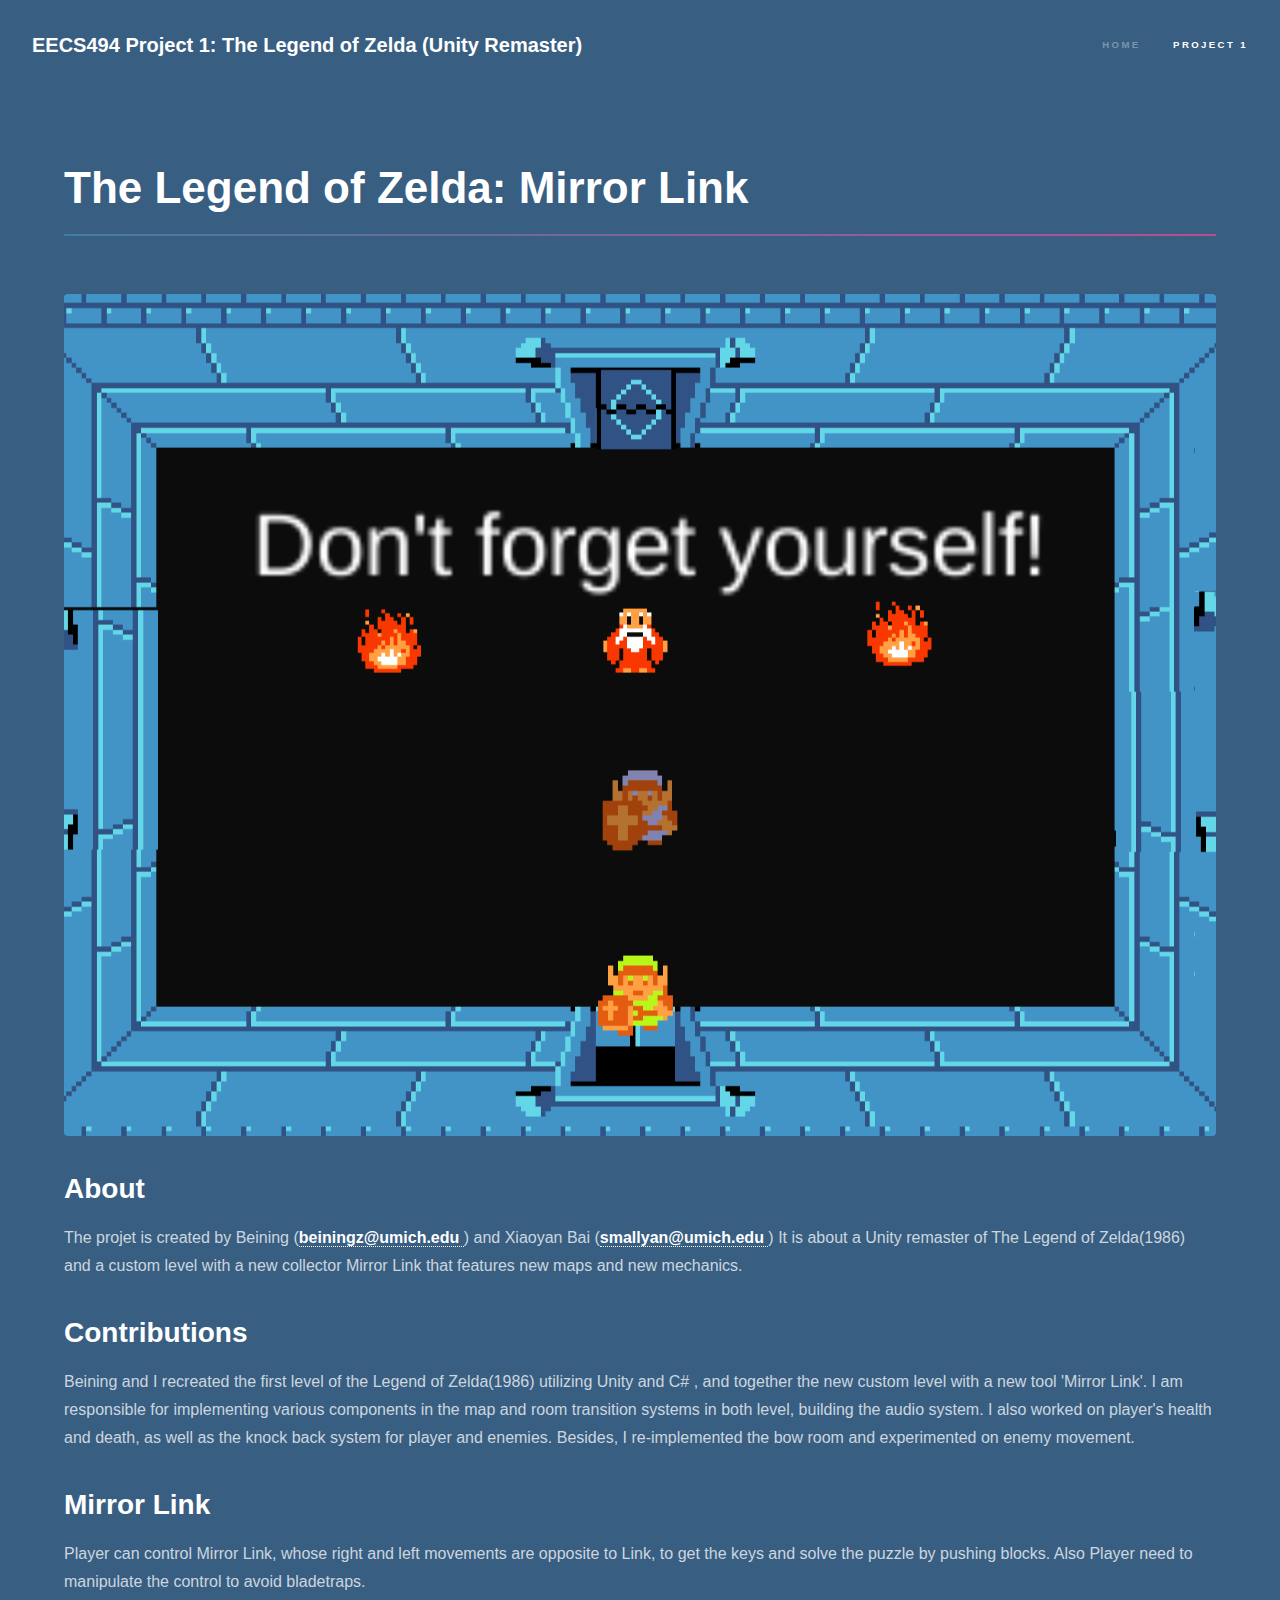
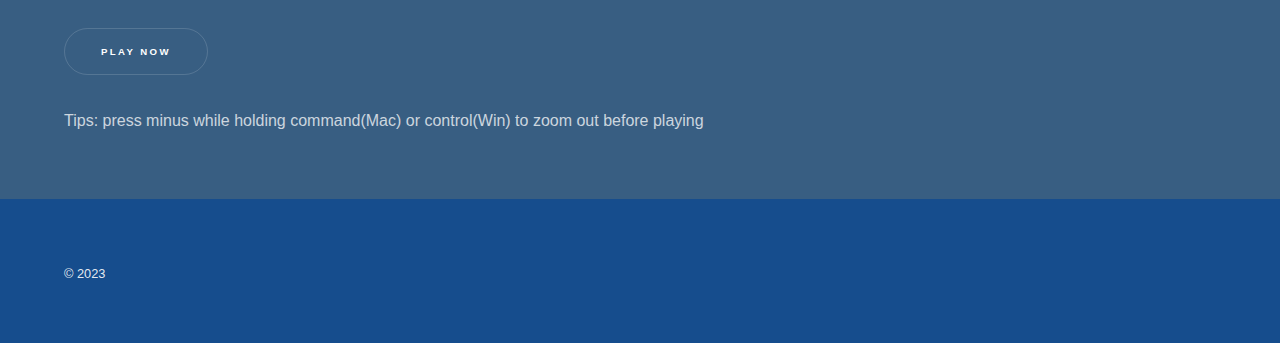
==== commit 66d661ab: "Update generic.html" ====
--- a/generic.html
+++ b/generic.html
@@ -55,6 +55,7 @@
 							<ul class="actions">
 								<li><a href="https://elena-baixy.github.io/eecs494-p1-remaster/" class="button">Play Now</a></li>
 							</ul>
+							<p>Tips: press minus while holding command(Mac) or control(Win) to zoom out before playing</p>
 						</div>
 					</section>
 
@@ -79,4 +80,4 @@
 			<script src="assets/js/main.js"></script>
 
 	</body>
-</html>+</html>
